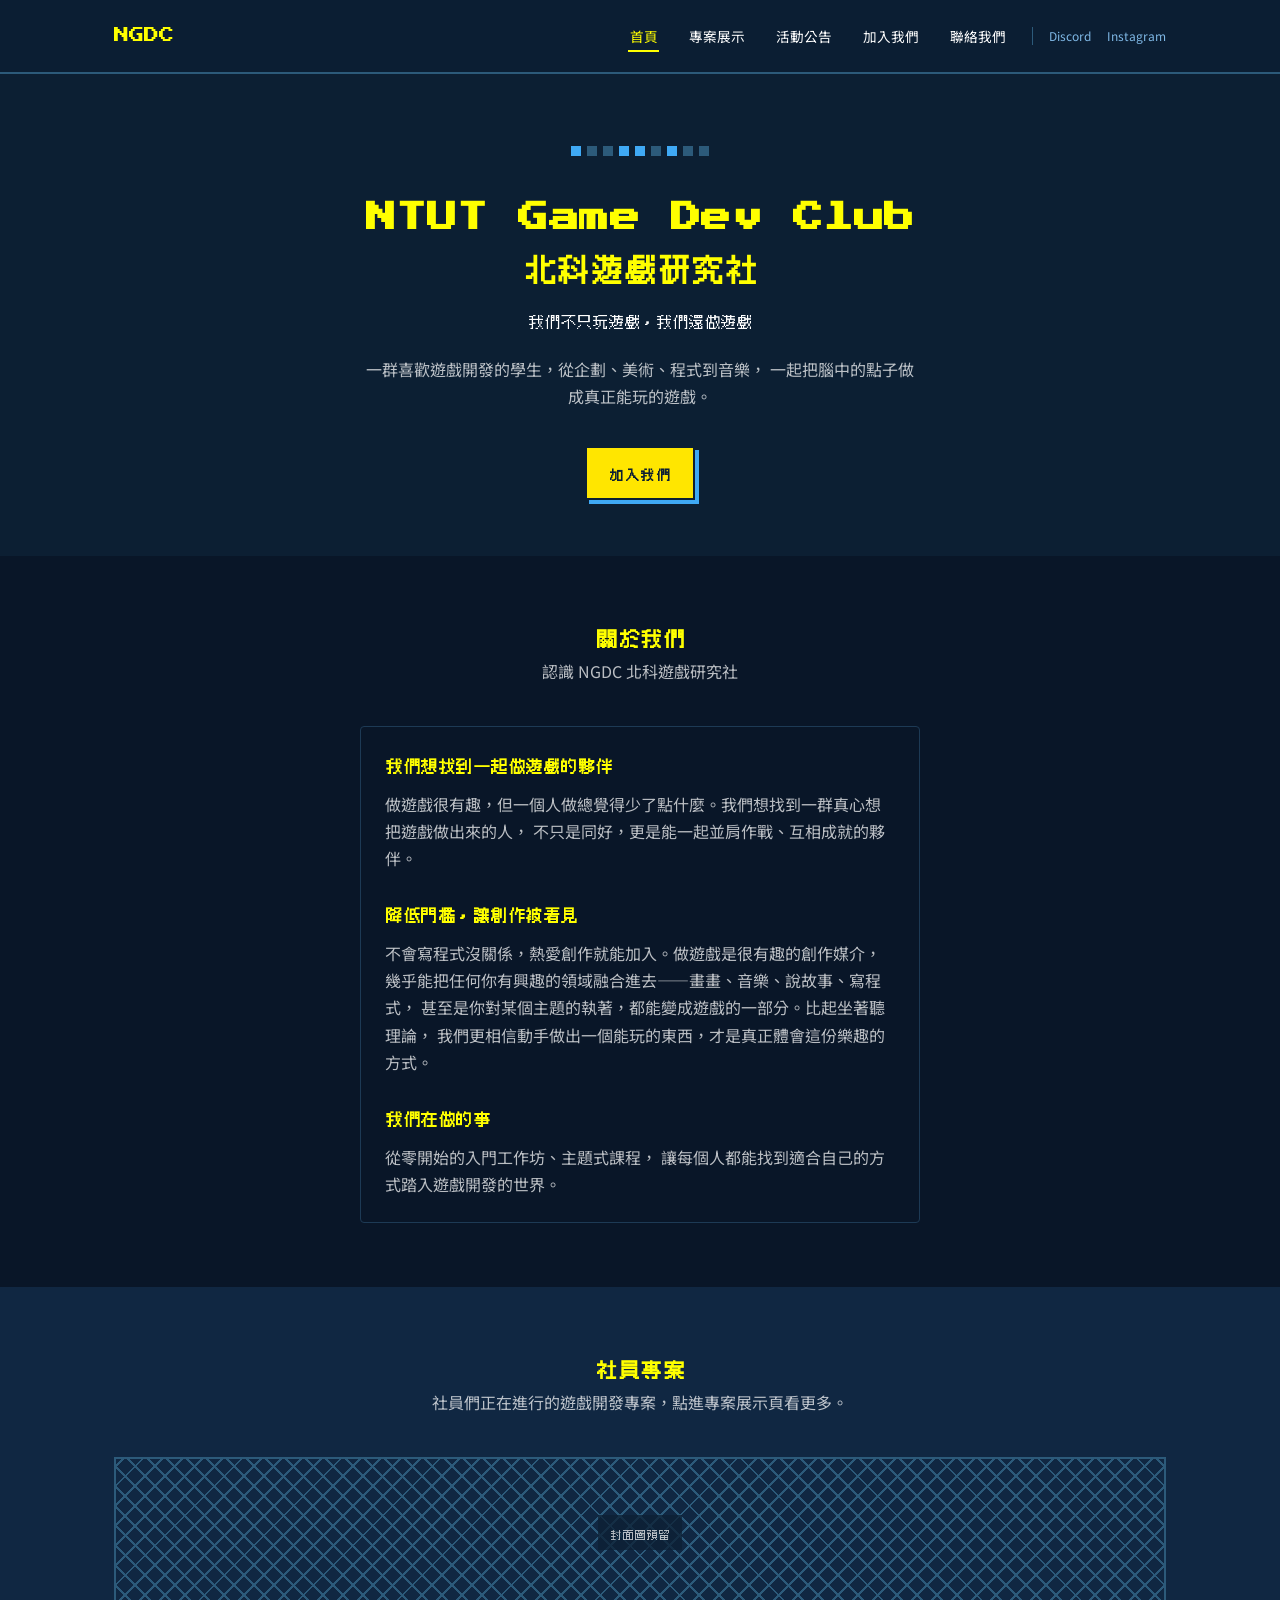
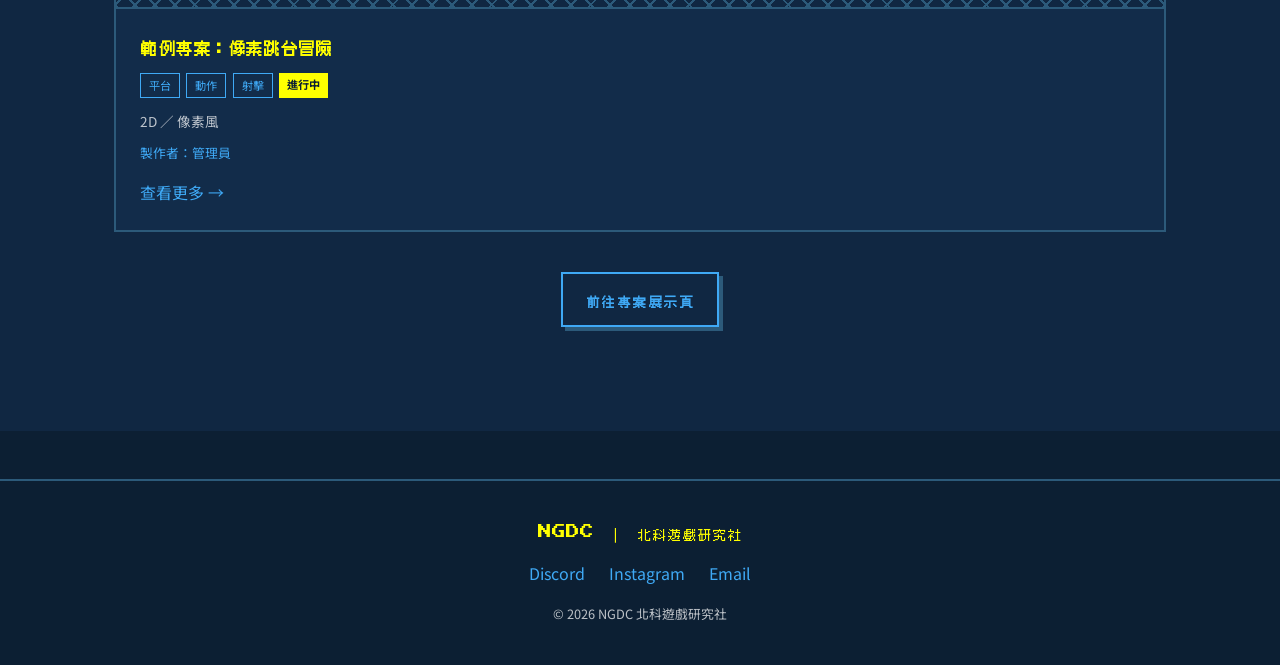
==== index.html @ 1f4dd0b0 "測試" ====
<!DOCTYPE html>
<html lang="zh-Hant">
<head>
  <meta charset="UTF-8" />
  <meta name="viewport" content="width=device-width, initial-scale=1.0" />
  <title>NTUT Game Dev Club 北科遊戲研究社</title>
  <meta name="description" content="NTUT Game Dev Club 北科遊戲研究社 — 我們不只玩遊戲，我們還會做遊戲" />
  <link rel="preconnect" href="https://fonts.googleapis.com" />
  <link rel="preconnect" href="https://fonts.gstatic.com" crossorigin />
  <link href="https://fonts.googleapis.com/css2?family=Press+Start+2P&family=Noto+Sans+TC:wght@400;500;700&display=swap" rel="stylesheet" />
  <link rel="stylesheet" href="css/style.css" />
</head>
<body>
  <header class="site-header">
    <div class="container nav-container">
      <a href="index.html" class="logo">NGDC</a>
      <button class="nav-toggle" id="navToggle" aria-label="開啟選單" aria-expanded="false">
        <span></span><span></span><span></span>
      </button>
      <div class="nav-right">
        <nav class="site-nav" id="siteNav">
          <ul class="nav-list">
            <li><a href="index.html" aria-current="page">首頁</a></li>
            <li><a href="projects.html">專案展示</a></li>
            <li><a href="events.html">活動公告</a></li>
            <li><a href="join.html">加入我們</a></li>
            <li><a href="contact.html">聯絡我們</a></li>
          </ul>
        </nav>
        <div class="nav-social">
          <span class="nav-divider" aria-hidden="true"></span>
          <!-- 之後請將下方連結換成實際的 Discord／Instagram 網址 -->
          <a href="#" class="nav-social-link">Discord</a>
          <a href="#" class="nav-social-link">Instagram</a>
        </div>
      </div>
    </div>
  </header>

  <main>
    <section class="hero">
      <div class="wave-decoration wave-decoration--left" aria-hidden="true"></div>
      <div class="wave-decoration wave-decoration--right" aria-hidden="true"></div>
      <div class="container">
        <div class="hero-pixel-row" aria-hidden="true">
          <span></span><span></span><span></span><span></span><span></span><span></span><span></span><span></span><span></span>
        </div>
        <h1 class="hero-title">NTUT Game Dev Club<br />北科遊戲研究社</h1>
        <p class="hero-tagline">我們不只玩遊戲，我們還做遊戲</p>
        <p class="hero-desc">
          一群喜歡遊戲開發的學生，從企劃、美術、程式到音樂，
          一起把腦中的點子做成真正能玩的遊戲。
        </p>
        <a href="join.html" class="btn">加入我們</a>

      </div>
    </section>
    <section class="section section-deep">
      <div class="wave-decoration wave-decoration--left" aria-hidden="true"></div>
      <div class="wave-decoration wave-decoration--right" aria-hidden="true"></div>
      <div class="container">
        <div class="section-title">
          <h2>關於我們</h2>
          <p>認識 NGDC 北科遊戲研究社</p>
        </div>

        <div class="about-panel">
          <div class="about-block">
            <h3>我們想找到一起做遊戲的夥伴</h3>
            <p>
              做遊戲很有趣，但一個人做總覺得少了點什麼。我們想找到一群真心想把遊戲做出來的人，
              不只是同好，更是能一起並肩作戰、互相成就的夥伴。
            </p>
          </div>

          <div class="about-block">
            <h3>降低門檻，讓創作被看見</h3>
            <p>
              不會寫程式沒關係，熱愛創作就能加入。做遊戲是很有趣的創作媒介，
              幾乎能把任何你有興趣的領域融合進去——畫畫、音樂、說故事、寫程式，
              甚至是你對某個主題的執著，都能變成遊戲的一部分。比起坐著聽理論，
              我們更相信動手做出一個能玩的東西，才是真正體會這份樂趣的方式。
            </p>
          </div>

          <div class="about-block">
            <h3>我們在做的事</h3>
            <p>
              從零開始的入門工作坊、主題式課程，
              讓每個人都能找到適合自己的方式踏入遊戲開發的世界。
            </p>
          </div>
        </div>
      </div>
    </section>

    <section class="section section-alt">
      <div class="wave-decoration wave-decoration--left" aria-hidden="true"></div>
      <div class="wave-decoration wave-decoration--right" aria-hidden="true"></div>
      <div class="container">
        <div class="section-title">
          <h2>社員專案</h2>
          <p>社員們正在進行的遊戲開發專案，點進專案展示頁看更多。</p>
        </div>

        <div class="featured-grid">
          <article class="project-card">
            <div class="project-thumb">
              <span>封面圖預留</span>
            </div>
            <div class="project-body">
              <h3>範例專案：像素跳台冒險</h3>
              <div class="project-meta">
                <span class="tag">平台</span>
                <span class="tag">動作</span>
                <span class="tag">射擊</span>
                <span class="badge-status status-ongoing">進行中</span>
              </div>
              <p class="project-style">2D ／ 像素風</p>
              <p class="project-team">製作者：管理員</p>
              <div class="project-links">
                <a href="projects.html">查看更多 →</a>
              </div>
            </div>
          </article>
        </div>

        <div class="section-title" style="margin-top: 2.5rem;">
          <a href="projects.html" class="btn btn-outline">前往專案展示頁</a>
        </div>
      </div>
    </section>
  </main>

  <footer class="site-footer">
    <div class="container footer-container">
      <p class="footer-logo">NGDC ｜ 北科遊戲研究社</p>
      <ul class="footer-links">
        <li><a href="contact.html#discord">Discord</a></li>
        <li><a href="contact.html#instagram">Instagram</a></li>
        <li><a href="contact.html#email">Email</a></li>
      </ul>
      <p class="footer-copy">&copy; 2026 NGDC 北科遊戲研究社</p>
    </div>
  </footer>

  <script src="js/main.js"></script>
</body>
</html>
---- css/style.css ----
/* =====================================================
   NGDC 北科遊戲研究社 — 共用樣式表
   復古電玩 / 像素風 / 8-bit 風格
   五個頁面（index / about / events / join / contact / projects）
   皆共用本檔案，請勿在各頁面內重複定義樣式。
   ===================================================== */

/* Cubic 11 — 開源繁體中文像素字型，授權 SIL OFL。
   來源：https://github.com/ACh-K/Cubic-11
   字型檔與授權條款放在 assets/fonts/，自行 host 避免外部 CDN 失效。 */
@font-face {
  font-family: "Cubic 11";
  src: url("../assets/fonts/Cubic_11.woff2") format("woff2");
  font-weight: normal;
  font-style: normal;
  font-display: swap;
}

:root {
  --color-bg: #0c1f33;
  --color-bg-deep: #091628;
  --color-bg-alt: #102742;
  --color-bg-card: #122c4a;
  --color-blue-bright: #3fa9f5;
  --color-blue-mid: #3a7fa8;
  --color-blue-dim: #2c5a7a;
  --color-blue-pale: #7fb8e6;
  --color-border-soft: #1d3a55;
  --color-yellow: #ffff00;
  --color-yellow-cta: #ffe600;
  --color-white: #ffffff;
  --color-white-dim: rgba(255, 255, 255, 0.72);
  --font-pixel: "Press Start 2P", "Cubic 11", "Noto Sans TC", monospace;
  --font-body: "Noto Sans TC", "Microsoft JhengHei", "Helvetica Neue", Arial, sans-serif;
  --container-width: 1100px;
  --header-height: 72px;
}

* {
  box-sizing: border-box;
}

html {
  scroll-behavior: smooth;
}

body {
  margin: 0;
  background-color: var(--color-bg);
  color: var(--color-white);
  font-family: var(--font-body);
  line-height: 1.7;
  font-size: 16px;
  position: relative;
  overflow-x: hidden;
}

h1, h2, h3, h4 {
  font-family: var(--font-pixel);
  color: var(--color-yellow);
  line-height: 1.5;
  margin: 0 0 1rem;
  letter-spacing: 0.5px;
}

h1 { font-size: 1.6rem; }
h2 { font-size: 1.25rem; }
h3 { font-size: 1rem; }
h4 { font-size: 0.85rem; }

p {
  color: var(--color-white-dim);
  margin: 0 0 1rem;
}

a {
  color: var(--color-blue-bright);
  text-decoration: none;
}

a:hover {
  color: var(--color-yellow);
}

ul {
  list-style: none;
  margin: 0;
  padding: 0;
}

img {
  max-width: 100%;
  display: block;
}

.container {
  width: 100%;
  max-width: var(--container-width);
  margin: 0 auto;
  padding: 0 1.5rem;
  position: relative;
  z-index: 1;
}

/* =====================================================
   兩側海浪式像素方塊裝飾
   固定式（非隨機）裝飾，只出現在頁面左右兩側留白區域。
   裝飾包在每個 section 內部（而不是整頁），跟著該 section
   自己的高度走，所以區塊與區塊交界處會自然斷開，不會變成
   貫穿全頁的一條長條。要套用裝飾的 section 必須是
   position: relative（.hero 和 .section 都已經設定好）。

   結構是「多個橫排（row）由上到下排列」，每排從頁面外側邊緣
   往中央內容方向排列方塊；每排的方塊「數量」由 js/main.js
   依正弦波計算（週期拉長、振幅縮小，做出寬緩不尖銳的海浪
   起伏），同一排內的顏色固定 4 階、由外到內依序變亮，
   跟這排總共幾顆方塊無關（最外側永遠最暗）。

   橫排與方塊本身只是 <div>，沒有任何文字或可互動內容，
   JS 只負責讀取容器高度後計算要鋪幾排、每排幾顆方塊。
   寬螢幕才有足夠留白顯示，較窄螢幕（< 1400px）直接隱藏。
   z-index 低於 .container，不會蓋到文字內容。
   ===================================================== */
.wave-decoration {
  position: absolute;
  top: 0;
  bottom: 0;
  display: flex;
  flex-direction: column;
  gap: 8px;
  padding: 36px 20px;
  z-index: 0;
  pointer-events: none;
  overflow: hidden;
}

.wave-decoration--left {
  left: 0;
}

.wave-decoration--right {
  right: 0;
}

.wave-decoration--right .wave-row {
  flex-direction: row-reverse;
}

.wave-row {
  display: flex;
  gap: 4px;
}

.wave-square {
  width: 16px;
  height: 16px;
  flex-shrink: 0;
}

@media (max-width: 1399px) {
  .wave-decoration {
    display: none;
  }
}

/* =====================================================
   頂部導覽列
   ===================================================== */
.site-header {
  position: sticky;
  top: 0;
  z-index: 50;
  background-color: rgba(12, 31, 51, 0.92);
  border-bottom: 2px solid var(--color-blue-dim);
  -webkit-backdrop-filter: blur(4px);
  backdrop-filter: blur(4px);
}

.nav-container {
  display: flex;
  align-items: center;
  justify-content: space-between;
  height: var(--header-height);
}

.logo {
  font-family: var(--font-pixel);
  font-size: 0.95rem;
  color: var(--color-yellow);
}

.logo:hover {
  color: var(--color-blue-bright);
}

.nav-toggle {
  display: none;
  flex-direction: column;
  justify-content: center;
  gap: 5px;
  width: 36px;
  height: 32px;
  background: transparent;
  border: 2px solid var(--color-blue-bright);
  cursor: pointer;
  padding: 4px;
}

.nav-toggle span {
  display: block;
  height: 2px;
  background-color: var(--color-blue-bright);
}

.site-nav .nav-list {
  display: flex;
  gap: 1.75rem;
}

.site-nav .nav-list a {
  font-size: 0.85rem;
  color: var(--color-white);
  padding: 0.25rem 0.1rem;
  border-bottom: 2px solid transparent;
}

.site-nav .nav-list a:hover,
.site-nav .nav-list a[aria-current="page"] {
  color: var(--color-yellow);
  border-bottom-color: var(--color-yellow);
}

.nav-right {
  display: flex;
  align-items: center;
  gap: 1.5rem;
}

.nav-social {
  display: flex;
  align-items: center;
  gap: 1rem;
}

.nav-divider {
  width: 1px;
  height: 18px;
  background-color: var(--color-blue-dim);
}

.nav-social-link {
  font-size: 0.75rem;
  color: var(--color-blue-pale);
}

/* =====================================================
   按鈕（像素風）
   ===================================================== */
.btn {
  display: inline-block;
  font-family: var(--font-pixel);
  font-size: 0.8rem;
  font-weight: bold;
  letter-spacing: 1.5px;
  color: var(--color-bg);
  background-color: var(--color-yellow-cta);
  border: 2px solid var(--color-bg);
  padding: 0.9rem 1.4rem;
  box-shadow: 4px 4px 0 var(--color-blue-bright);
  cursor: pointer;
  transition: transform 0.08s ease, box-shadow 0.08s ease;
}

.btn:hover {
  color: var(--color-bg);
  transform: translate(2px, 2px);
  box-shadow: 2px 2px 0 var(--color-blue-bright);
}

.btn-outline {
  background-color: transparent;
  color: var(--color-blue-bright);
  border: 2px solid var(--color-blue-bright);
  box-shadow: 4px 4px 0 var(--color-blue-dim);
}

.btn-outline:hover {
  color: var(--color-yellow);
  border-color: var(--color-yellow);
}

/* =====================================================
   Hero（首頁）
   ===================================================== */
.hero {
  position: relative;
  background-color: var(--color-bg);
  padding: 4.5rem 0 3.5rem;
  text-align: center;
}

.hero-pixel-row {
  display: flex;
  justify-content: center;
  gap: 6px;
  margin-bottom: 2.5rem;
}

.hero-pixel-row span {
  width: 10px;
  height: 10px;
  background-color: var(--color-blue-dim);
}

.hero-pixel-row span:nth-child(1),
.hero-pixel-row span:nth-child(4),
.hero-pixel-row span:nth-child(5),
.hero-pixel-row span:nth-child(7) {
  background-color: var(--color-blue-bright);
}

.hero-title {
  font-size: 1.9rem;
  margin-bottom: 1.2rem;
}

.hero-tagline {
  font-family: var(--font-pixel);
  color: var(--color-white);
  font-size: 0.95rem;
  margin-bottom: 1.5rem;
}

.hero-desc {
  max-width: 560px;
  margin: 0 auto 2.2rem;
}

/* =====================================================
   通用版面區塊
   ===================================================== */
.section {
  position: relative;
  padding: 4rem 0;
}

.section-alt {
  background-color: var(--color-bg-alt);
}

.section-deep {
  background-color: var(--color-bg-deep);
}

.section-title {
  text-align: center;
  margin-bottom: 2.5rem;
}

.section-title h2 {
  margin-bottom: 0.5rem;
}

.section-title p {
  max-width: 600px;
  margin: 0 auto;
}

/* =====================================================
   一般卡片（about / join / contact 共用）
   ===================================================== */
.card {
  background-color: var(--color-bg-card);
  border: 2px solid var(--color-blue-dim);
  padding: 1.75rem;
}

.card-grid {
  display: grid;
  grid-template-columns: repeat(auto-fit, minmax(220px, 1fr));
  gap: 1.5rem;
}

/* =====================================================
   關於我們內容卡（首頁）
   ===================================================== */
.about-panel {
  max-width: 560px;
  margin: 0 auto;
  border: 1px solid var(--color-border-soft);
  border-radius: 4px;
  padding: 24px;
  display: flex;
  flex-direction: column;
  gap: 1.75rem;
}

.about-block p {
  margin-bottom: 0;
}

/* =====================================================
   步驟流程（加入我們）
   ===================================================== */
.steps {
  display: grid;
  grid-template-columns: repeat(auto-fit, minmax(200px, 1fr));
  gap: 1.5rem;
  counter-reset: step;
}

.step {
  background-color: var(--color-bg-card);
  border: 2px solid var(--color-blue-dim);
  padding: 1.5rem;
  position: relative;
}

.step::before {
  counter-increment: step;
  content: counter(step);
  font-family: var(--font-pixel);
  color: var(--color-bg);
  background-color: var(--color-blue-bright);
  width: 32px;
  height: 32px;
  display: flex;
  align-items: center;
  justify-content: center;
  margin-bottom: 1rem;
}

/* =====================================================
   FAQ（聯絡我們）
   ===================================================== */
.faq-item {
  border-bottom: 1px solid var(--color-blue-dim);
  padding: 1.25rem 0;
}

.faq-item:first-child {
  padding-top: 0;
}

.faq-q {
  color: var(--color-yellow);
  font-family: var(--font-pixel);
  font-size: 0.8rem;
  margin-bottom: 0.6rem;
}

/* =====================================================
   聯絡資訊清單
   ===================================================== */
.contact-list {
  display: grid;
  grid-template-columns: repeat(auto-fit, minmax(220px, 1fr));
  gap: 1.5rem;
}

.contact-item {
  background-color: var(--color-bg-card);
  border: 2px solid var(--color-blue-dim);
  padding: 1.5rem;
}

.contact-item h3 {
  margin-bottom: 0.5rem;
}

/* =====================================================
   活動公告（events.html）
   ===================================================== */
.announcement-list {
  display: flex;
  flex-direction: column;
  gap: 1.25rem;
}

.announcement {
  display: flex;
  gap: 1.5rem;
  background-color: var(--color-bg-card);
  border: 2px solid var(--color-blue-dim);
  padding: 1.5rem;
}

.announcement-date {
  flex-shrink: 0;
  width: 100px;
  font-family: var(--font-pixel);
  font-size: 0.75rem;
  color: var(--color-blue-bright);
}

.announcement-body h3 {
  margin-bottom: 0.5rem;
}

.announcement.is-past {
  opacity: 0.75;
}

/* =====================================================
   專案展示（projects.html）
   ===================================================== */
.filter-bar {
  display: flex;
  flex-wrap: wrap;
  gap: 1.75rem;
  margin-bottom: 2.5rem;
  padding: 1.5rem;
  background-color: var(--color-bg-card);
  border: 2px solid var(--color-blue-dim);
}

.filter-group {
  display: flex;
  flex-direction: column;
  gap: 0.6rem;
}

.filter-group-label {
  font-family: var(--font-pixel);
  font-size: 0.7rem;
  color: var(--color-white-dim);
}

.filter-options {
  display: flex;
  flex-wrap: wrap;
  gap: 0.6rem;
}

.filter-btn {
  font-family: var(--font-body);
  font-size: 0.85rem;
  color: var(--color-white);
  background-color: transparent;
  border: 2px solid var(--color-blue-dim);
  padding: 0.45rem 0.9rem;
  cursor: pointer;
}

.filter-btn:hover {
  border-color: var(--color-blue-bright);
}

.filter-btn.is-active {
  background-color: var(--color-blue-bright);
  border-color: var(--color-blue-bright);
  color: var(--color-bg);
  font-weight: bold;
}

.project-grid {
  display: grid;
  grid-template-columns: repeat(auto-fit, minmax(280px, 1fr));
  gap: 1.75rem;
}

.project-card {
  background-color: var(--color-bg-card);
  border: 2px solid var(--color-blue-dim);
  display: flex;
  flex-direction: column;
  transition: border-color 0.15s ease, transform 0.15s ease;
}

.project-card:hover {
  border-color: var(--color-blue-bright);
  transform: translateY(-3px);
}

.project-card.is-hidden {
  display: none;
}

.project-thumb {
  height: 150px;
  background-color: var(--color-bg-alt);
  background-image:
    repeating-linear-gradient(45deg, var(--color-blue-dim) 0, var(--color-blue-dim) 2px, transparent 2px, transparent 14px),
    repeating-linear-gradient(-45deg, var(--color-blue-dim) 0, var(--color-blue-dim) 2px, transparent 2px, transparent 14px);
  display: flex;
  align-items: center;
  justify-content: center;
  border-bottom: 2px solid var(--color-blue-dim);
}

.project-thumb span {
  font-family: var(--font-pixel);
  font-size: 0.7rem;
  color: var(--color-white-dim);
  background-color: rgba(12, 31, 51, 0.75);
  padding: 0.5rem 0.75rem;
}

.project-body {
  padding: 1.5rem;
  display: flex;
  flex-direction: column;
  flex-grow: 1;
}

.project-meta {
  display: flex;
  flex-wrap: wrap;
  gap: 0.4rem;
  margin-bottom: 0.75rem;
}

.tag {
  font-size: 0.7rem;
  color: var(--color-blue-bright);
  border: 1px solid var(--color-blue-bright);
  padding: 0.15rem 0.5rem;
}

.badge-status {
  font-size: 0.7rem;
  padding: 0.15rem 0.5rem;
  font-weight: bold;
}

.badge-status.status-ongoing {
  color: var(--color-bg);
  background-color: var(--color-yellow);
}

.badge-status.status-done {
  color: var(--color-white);
  background-color: var(--color-blue-dim);
}

.project-style {
  font-size: 0.85rem;
  color: var(--color-white-dim);
  margin-bottom: 0.5rem;
}

.project-team {
  font-size: 0.8rem;
  color: var(--color-blue-bright);
  margin-bottom: 1rem;
}

.project-links {
  margin-top: auto;
  display: flex;
  gap: 1rem;
}

.no-results {
  text-align: center;
  color: var(--color-white-dim);
  padding: 3rem 0;
  display: none;
}

.no-results.is-visible {
  display: block;
}

/* =====================================================
   首頁精選專案預覽
   ===================================================== */
.featured-grid {
  display: grid;
  grid-template-columns: repeat(auto-fit, minmax(280px, 1fr));
  gap: 1.75rem;
}

/* =====================================================
   Footer
   ===================================================== */
.site-footer {
  border-top: 2px solid var(--color-blue-dim);
  padding: 2.5rem 0;
  margin-top: 3rem;
}

.footer-container {
  display: flex;
  flex-direction: column;
  align-items: center;
  gap: 1rem;
  text-align: center;
}

.footer-logo {
  font-family: var(--font-pixel);
  color: var(--color-yellow);
  font-size: 0.85rem;
  margin: 0;
}

.footer-links {
  display: flex;
  gap: 1.5rem;
}

.footer-copy {
  color: var(--color-white-dim);
  font-size: 0.8rem;
  margin: 0;
}

/* =====================================================
   響應式設計
   ===================================================== */
@media (max-width: 768px) {
  .nav-toggle {
    display: flex;
  }

  .nav-social {
    display: none;
  }

  .site-nav {
    position: absolute;
    top: var(--header-height);
    left: 0;
    right: 0;
    background-color: var(--color-bg);
    border-bottom: 2px solid var(--color-blue-dim);
    max-height: 0;
    overflow: hidden;
    transition: max-height 0.25s ease;
  }

  .site-nav.is-open {
    max-height: 360px;
  }

  .site-nav .nav-list {
    flex-direction: column;
    gap: 0;
    padding: 0.5rem 1.5rem 1.5rem;
  }

  .site-nav .nav-list a {
    display: block;
    padding: 0.75rem 0;
  }

  .hero-title {
    font-size: 1.4rem;
  }

  .announcement {
    flex-direction: column;
    gap: 0.5rem;
  }
}

@media (max-width: 480px) {
  h1 { font-size: 1.2rem; }
  .hero { padding: 3.5rem 0 3rem; }
}
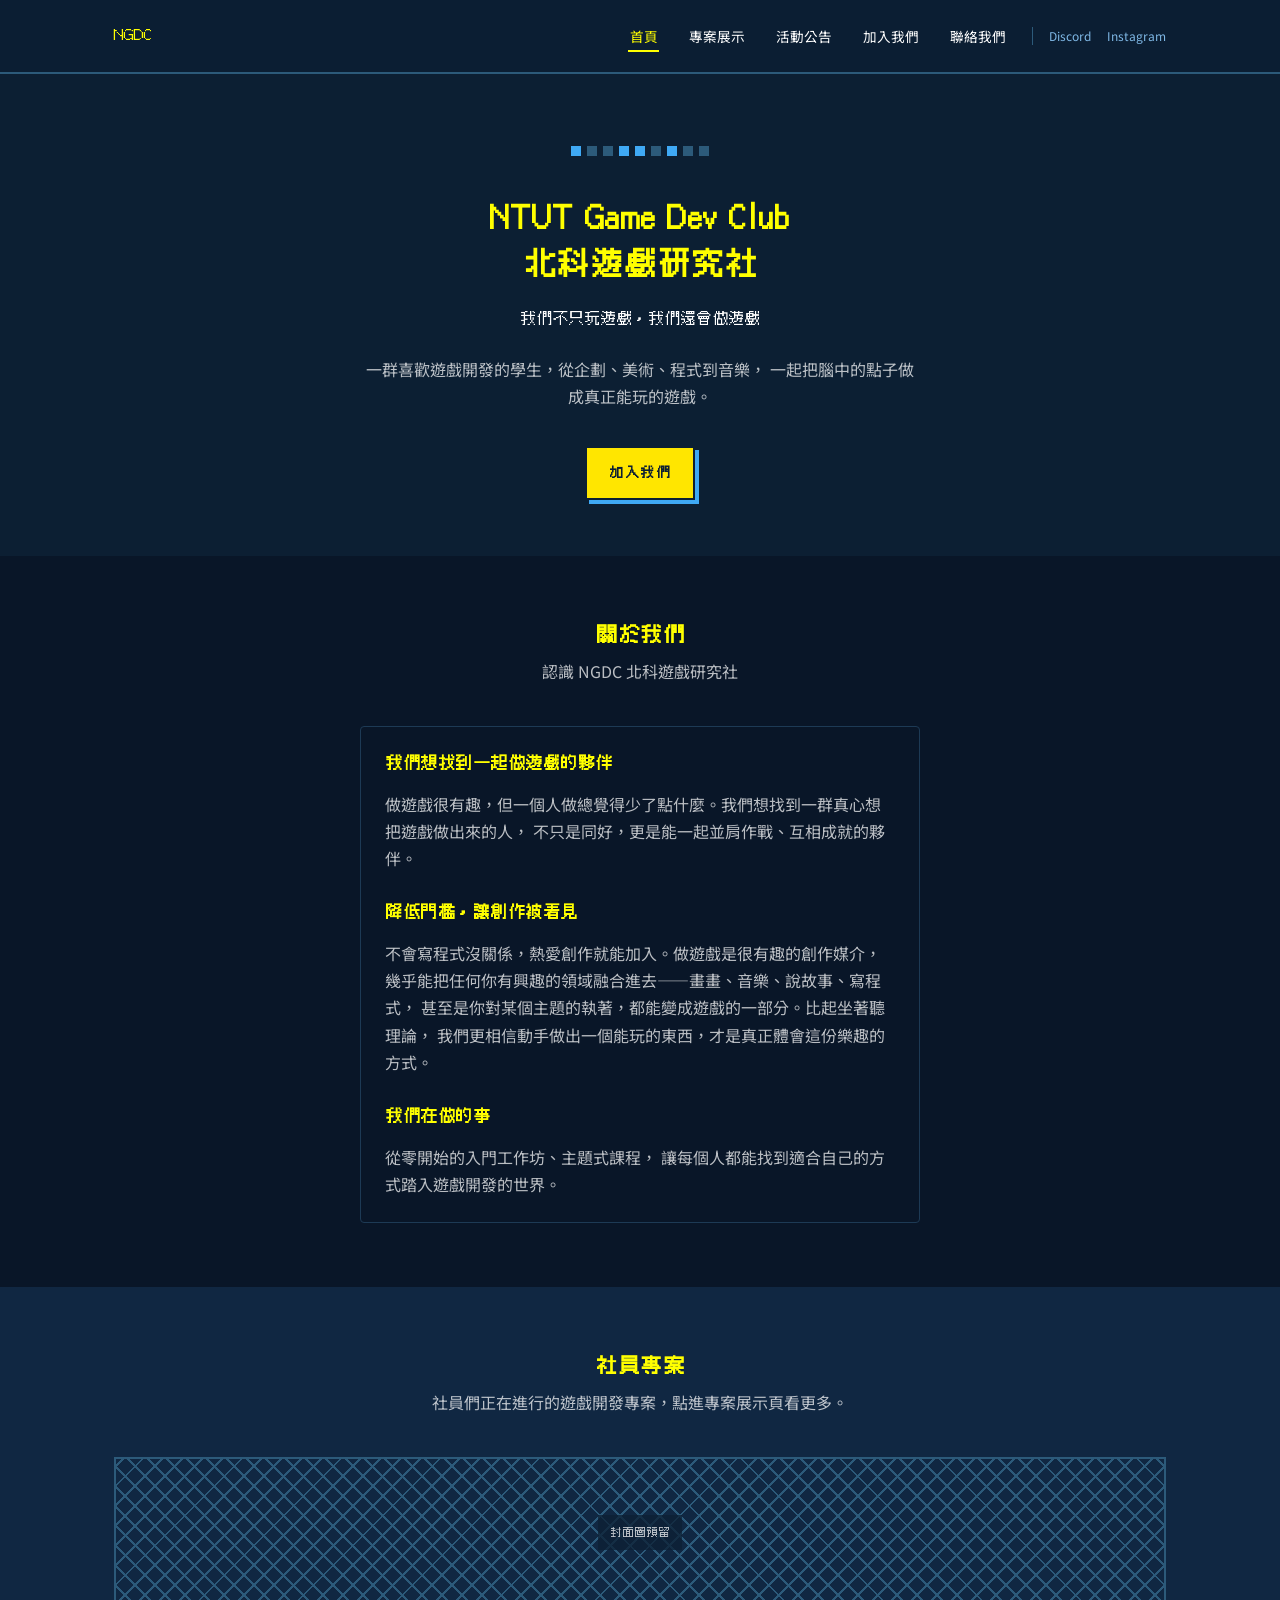
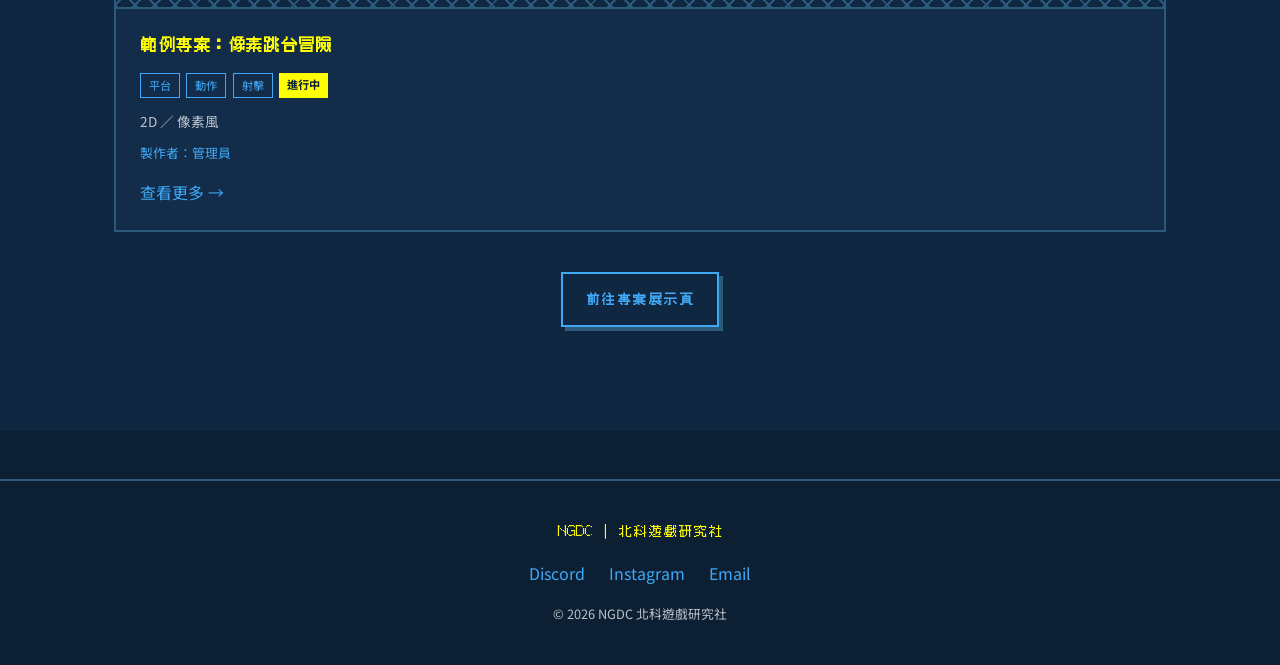
==== commit 01609210: "加入我們頁面更改" ====
--- a/index.html
+++ b/index.html
@@ -29,9 +29,8 @@
         </nav>
         <div class="nav-social">
           <span class="nav-divider" aria-hidden="true"></span>
-          <!-- 之後請將下方連結換成實際的 Discord／Instagram 網址 -->
-          <a href="#" class="nav-social-link">Discord</a>
-          <a href="#" class="nav-social-link">Instagram</a>
+          <a href="https://discord.gg/KpZhJA3yag" class="nav-social-link" target="_blank" rel="noopener">Discord</a>
+          <a href="https://instagram.com/ntut_game_design" class="nav-social-link" target="_blank" rel="noopener">Instagram</a>
         </div>
       </div>
     </div>
@@ -46,7 +45,7 @@
           <span></span><span></span><span></span><span></span><span></span><span></span><span></span><span></span><span></span>
         </div>
         <h1 class="hero-title">NTUT Game Dev Club<br />北科遊戲研究社</h1>
-        <p class="hero-tagline">我們不只玩遊戲，我們還做遊戲</p>
+        <p class="hero-tagline">我們不只玩遊戲，我們還會做遊戲</p>
         <p class="hero-desc">
           一群喜歡遊戲開發的學生，從企劃、美術、程式到音樂，
           一起把腦中的點子做成真正能玩的遊戲。
--- a/css/style.css
+++ b/css/style.css
@@ -30,7 +30,7 @@
   --color-yellow-cta: #ffe600;
   --color-white: #ffffff;
   --color-white-dim: rgba(255, 255, 255, 0.72);
-  --font-pixel: "Press Start 2P", "Cubic 11", "Noto Sans TC", monospace;
+  --font-pixel: "Cubic 11", "Noto Sans TC", monospace;
   --font-body: "Noto Sans TC", "Microsoft JhengHei", "Helvetica Neue", Arial, sans-serif;
   --container-width: 1100px;
   --header-height: 72px;
@@ -289,6 +289,19 @@
   border-color: var(--color-yellow);
 }
 
+.btn-outline-yellow {
+  background-color: transparent;
+  color: var(--color-yellow-cta);
+  border: 2px solid var(--color-yellow-cta);
+  box-shadow: 4px 4px 0 var(--color-blue-dim);
+}
+
+.btn-outline-yellow:hover {
+  color: var(--color-yellow);
+  border-color: var(--color-yellow);
+  box-shadow: 2px 2px 0 var(--color-blue-dim);
+}
+
 /* =====================================================
    Hero（首頁）
    ===================================================== */
@@ -428,6 +441,55 @@
   align-items: center;
   justify-content: center;
   margin-bottom: 1rem;
+}
+
+/* =====================================================
+   期許清單 / CTA 群組（加入我們）
+   ===================================================== */
+.join-tagline {
+  font-size: 1.05rem;
+  max-width: 640px;
+  margin: 0 auto;
+}
+
+.perk-list {
+  max-width: 680px;
+  margin: 0 auto 1.5rem;
+  display: flex;
+  flex-direction: column;
+  gap: 1.25rem;
+}
+
+.perk-list li {
+  color: var(--color-white-dim);
+  padding-left: 1.75rem;
+  position: relative;
+  line-height: 1.7;
+}
+
+.perk-list li::before {
+  content: "";
+  position: absolute;
+  left: 0;
+  top: 0.45em;
+  width: 10px;
+  height: 10px;
+  background-color: var(--color-blue-bright);
+}
+
+.perk-note {
+  max-width: 680px;
+  margin: 0 auto;
+  text-align: center;
+  color: var(--color-blue-pale);
+  font-style: italic;
+}
+
+.cta-group {
+  display: flex;
+  flex-wrap: wrap;
+  justify-content: center;
+  gap: 1.5rem;
 }
 
 /* =====================================================
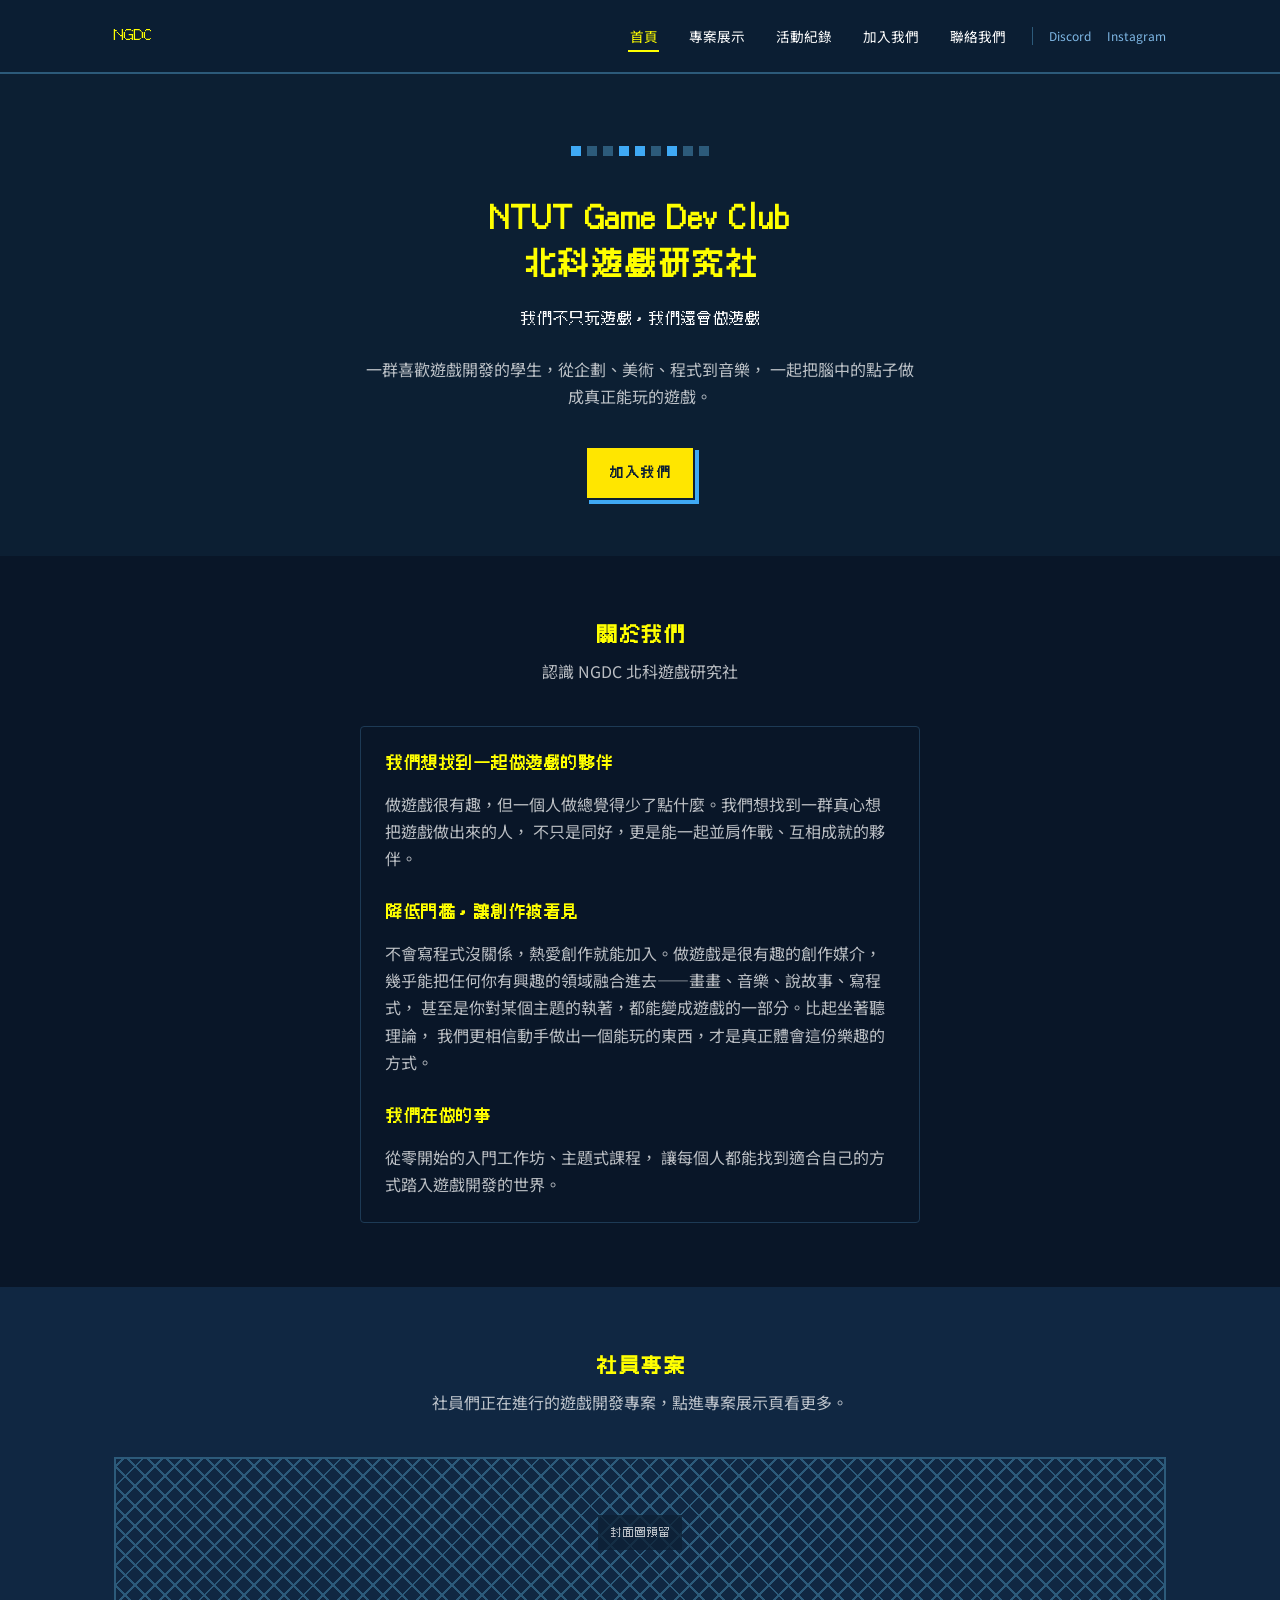
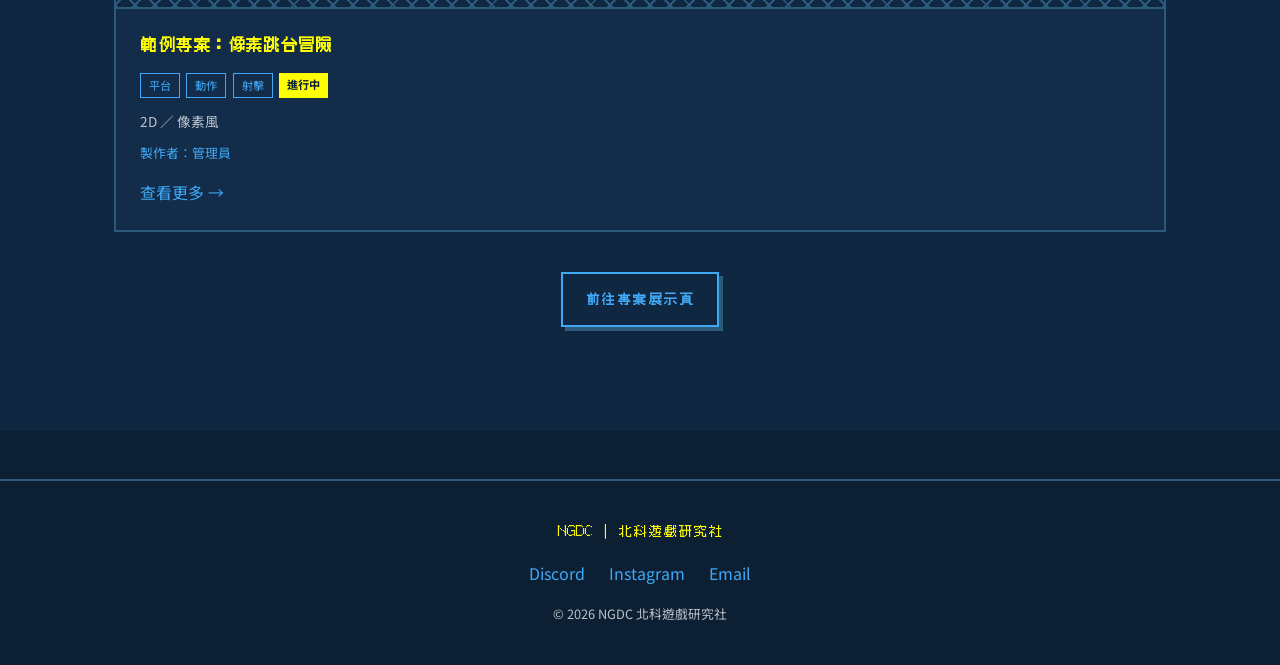
==== commit 232d6680: "活動紀錄頁面更改" ====
--- a/index.html
+++ b/index.html
@@ -22,7 +22,7 @@
           <ul class="nav-list">
             <li><a href="index.html" aria-current="page">首頁</a></li>
             <li><a href="projects.html">專案展示</a></li>
-            <li><a href="events.html">活動公告</a></li>
+            <li><a href="events.html">活動紀錄</a></li>
             <li><a href="join.html">加入我們</a></li>
             <li><a href="contact.html">聯絡我們</a></li>
           </ul>
--- a/css/style.css
+++ b/css/style.css
@@ -531,8 +531,67 @@
 }
 
 /* =====================================================
-   活動公告（events.html）
-   ===================================================== */
+   活動紀錄（events.html）
+   ===================================================== */
+.notice-card {
+  display: flex;
+  align-items: center;
+  gap: 1.5rem;
+  flex-wrap: wrap;
+  background-color: var(--color-bg-card);
+  border: 1px solid var(--color-blue-dim);
+  padding: 1.25rem 1.5rem;
+  margin-bottom: 2.5rem;
+}
+
+.notice-card p {
+  margin: 0;
+  flex: 1;
+  min-width: 180px;
+}
+
+.notice-btn {
+  flex-shrink: 0;
+  font-family: var(--font-pixel);
+  font-size: 0.7rem;
+  color: var(--color-blue-bright);
+  border: 1px solid var(--color-blue-bright);
+  padding: 0.5rem 0.85rem;
+  white-space: nowrap;
+}
+
+.notice-btn:hover {
+  color: var(--color-yellow);
+  border-color: var(--color-yellow);
+}
+
+.event-semester {
+  font-family: var(--font-pixel);
+  font-size: 0.75rem;
+  color: var(--color-blue-pale);
+  margin: 0 0 1rem;
+  padding-bottom: 0.75rem;
+  border-bottom: 1px solid var(--color-border-soft);
+}
+
+.event-meta {
+  font-size: 0.8rem;
+  color: var(--color-blue-pale);
+  margin-bottom: 0.75rem;
+}
+
+.event-link {
+  display: inline-block;
+  margin-top: 0.75rem;
+  font-size: 0.85rem;
+  color: var(--color-blue-bright);
+}
+
+.event-link:hover {
+  color: var(--color-yellow);
+}
+
+
 .announcement-list {
   display: flex;
   flex-direction: column;
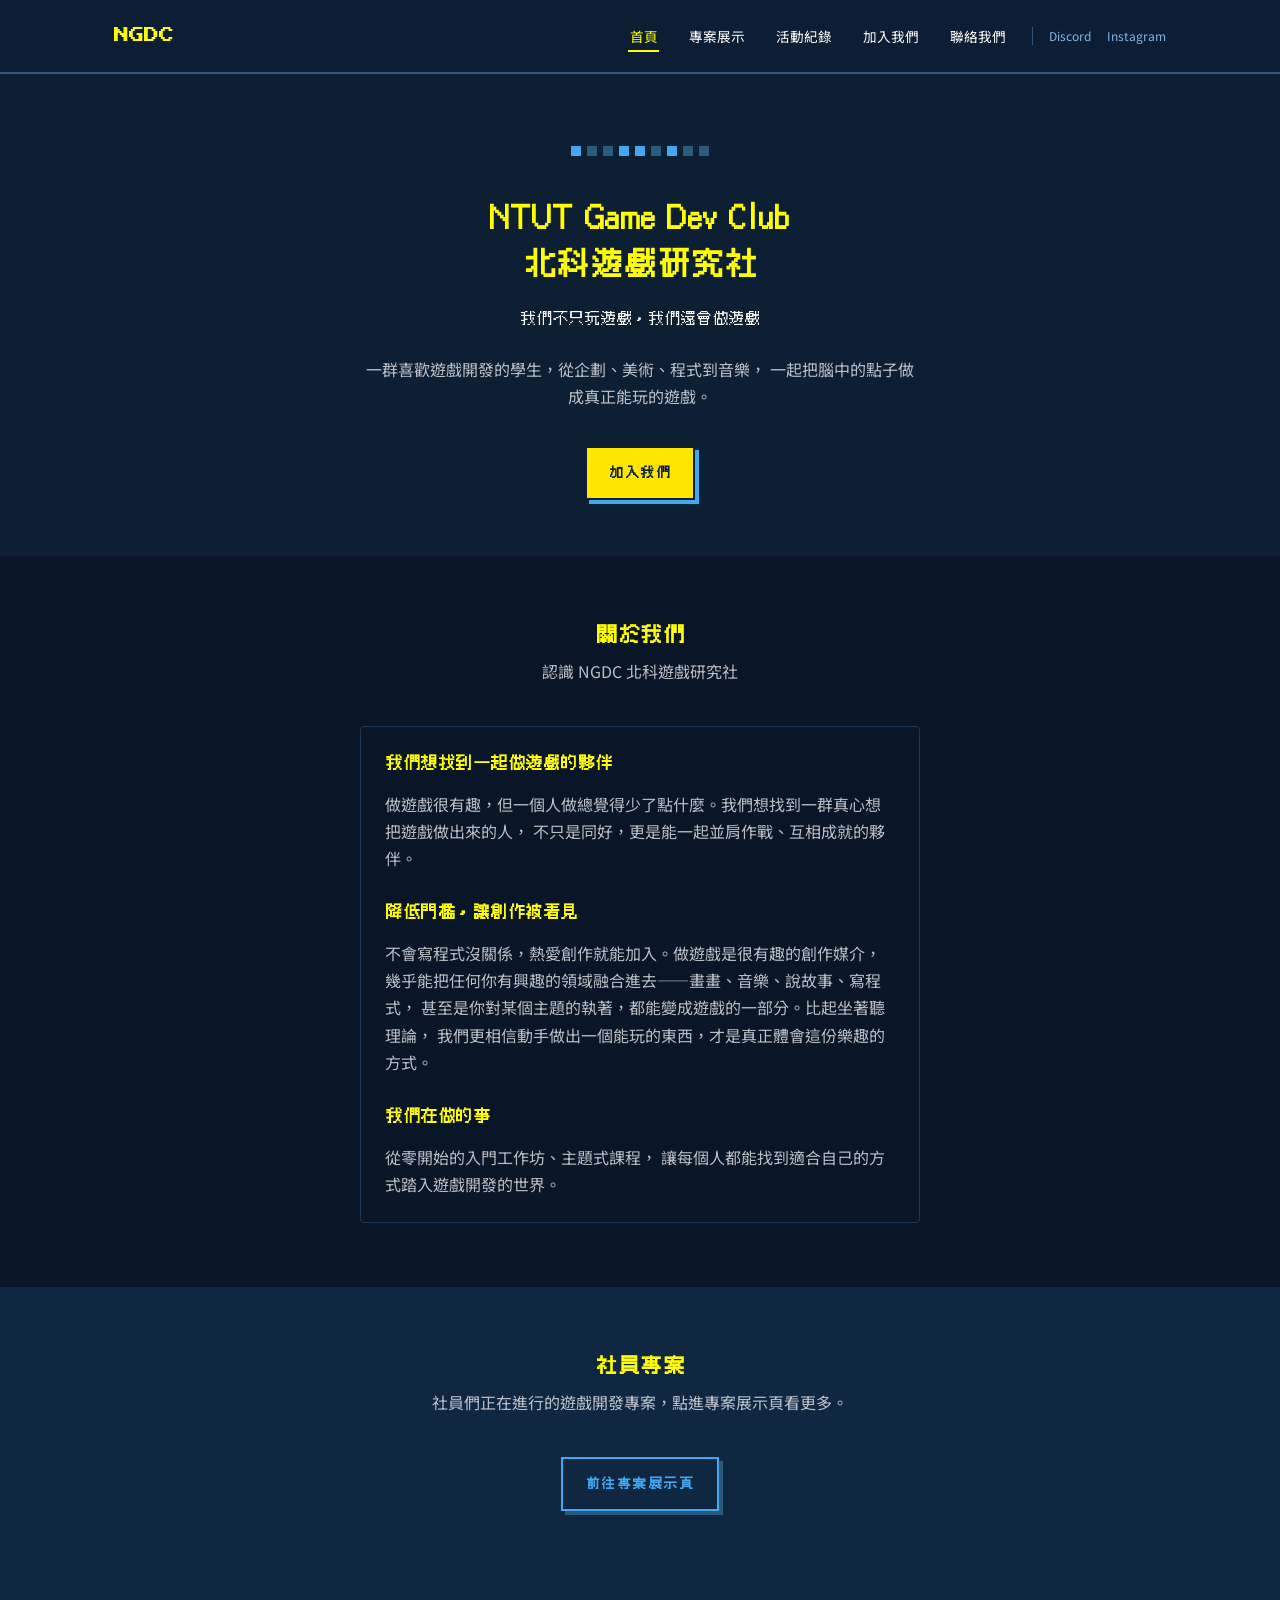
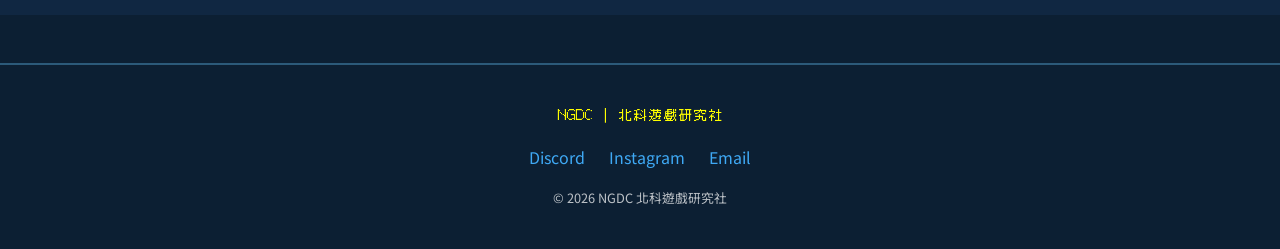
==== commit 36d0180d: "專案展示頁面修改" ====
--- a/index.html
+++ b/index.html
@@ -102,29 +102,7 @@
           <p>社員們正在進行的遊戲開發專案，點進專案展示頁看更多。</p>
         </div>
 
-        <div class="featured-grid">
-          <article class="project-card">
-            <div class="project-thumb">
-              <span>封面圖預留</span>
-            </div>
-            <div class="project-body">
-              <h3>範例專案：像素跳台冒險</h3>
-              <div class="project-meta">
-                <span class="tag">平台</span>
-                <span class="tag">動作</span>
-                <span class="tag">射擊</span>
-                <span class="badge-status status-ongoing">進行中</span>
-              </div>
-              <p class="project-style">2D ／ 像素風</p>
-              <p class="project-team">製作者：管理員</p>
-              <div class="project-links">
-                <a href="projects.html">查看更多 →</a>
-              </div>
-            </div>
-          </article>
-        </div>
-
-        <div class="section-title" style="margin-top: 2.5rem;">
+        <div class="section-title">
           <a href="projects.html" class="btn btn-outline">前往專案展示頁</a>
         </div>
       </div>
--- a/css/style.css
+++ b/css/style.css
@@ -184,7 +184,7 @@
 }
 
 .logo {
-  font-family: var(--font-pixel);
+  font-family: "Press Start 2P", monospace;
   font-size: 0.95rem;
   color: var(--color-yellow);
 }
@@ -432,7 +432,7 @@
 .step::before {
   counter-increment: step;
   content: counter(step);
-  font-family: var(--font-pixel);
+  font-family: "Press Start 2P", monospace;
   color: var(--color-bg);
   background-color: var(--color-blue-bright);
   width: 32px;
@@ -676,7 +676,7 @@
 
 .project-grid {
   display: grid;
-  grid-template-columns: repeat(auto-fit, minmax(280px, 1fr));
+  grid-template-columns: 1fr;
   gap: 1.75rem;
 }
 
@@ -684,7 +684,7 @@
   background-color: var(--color-bg-card);
   border: 2px solid var(--color-blue-dim);
   display: flex;
-  flex-direction: column;
+  flex-direction: row;
   transition: border-color 0.15s ease, transform 0.15s ease;
 }
 
@@ -698,7 +698,7 @@
 }
 
 .project-thumb {
-  height: 150px;
+  flex: 0 0 42%;
   background-color: var(--color-bg-alt);
   background-image:
     repeating-linear-gradient(45deg, var(--color-blue-dim) 0, var(--color-blue-dim) 2px, transparent 2px, transparent 14px),
@@ -706,7 +706,15 @@
   display: flex;
   align-items: center;
   justify-content: center;
-  border-bottom: 2px solid var(--color-blue-dim);
+  border-right: 2px solid var(--color-blue-dim);
+  overflow: hidden;
+}
+
+.project-thumb img {
+  width: 100%;
+  height: 100%;
+  object-fit: cover;
+  display: block;
 }
 
 .project-thumb span {
@@ -736,6 +744,11 @@
   color: var(--color-blue-bright);
   border: 1px solid var(--color-blue-bright);
   padding: 0.15rem 0.5rem;
+}
+
+.tag--workshop {
+  color: var(--color-yellow-cta);
+  border-color: var(--color-yellow-cta);
 }
 
 .badge-status {
@@ -874,6 +887,17 @@
     flex-direction: column;
     gap: 0.5rem;
   }
+
+  .project-card {
+    flex-direction: column;
+  }
+
+  .project-thumb {
+    flex: none;
+    aspect-ratio: 16 / 9;
+    border-right: none;
+    border-bottom: 2px solid var(--color-blue-dim);
+  }
 }
 
 @media (max-width: 480px) {
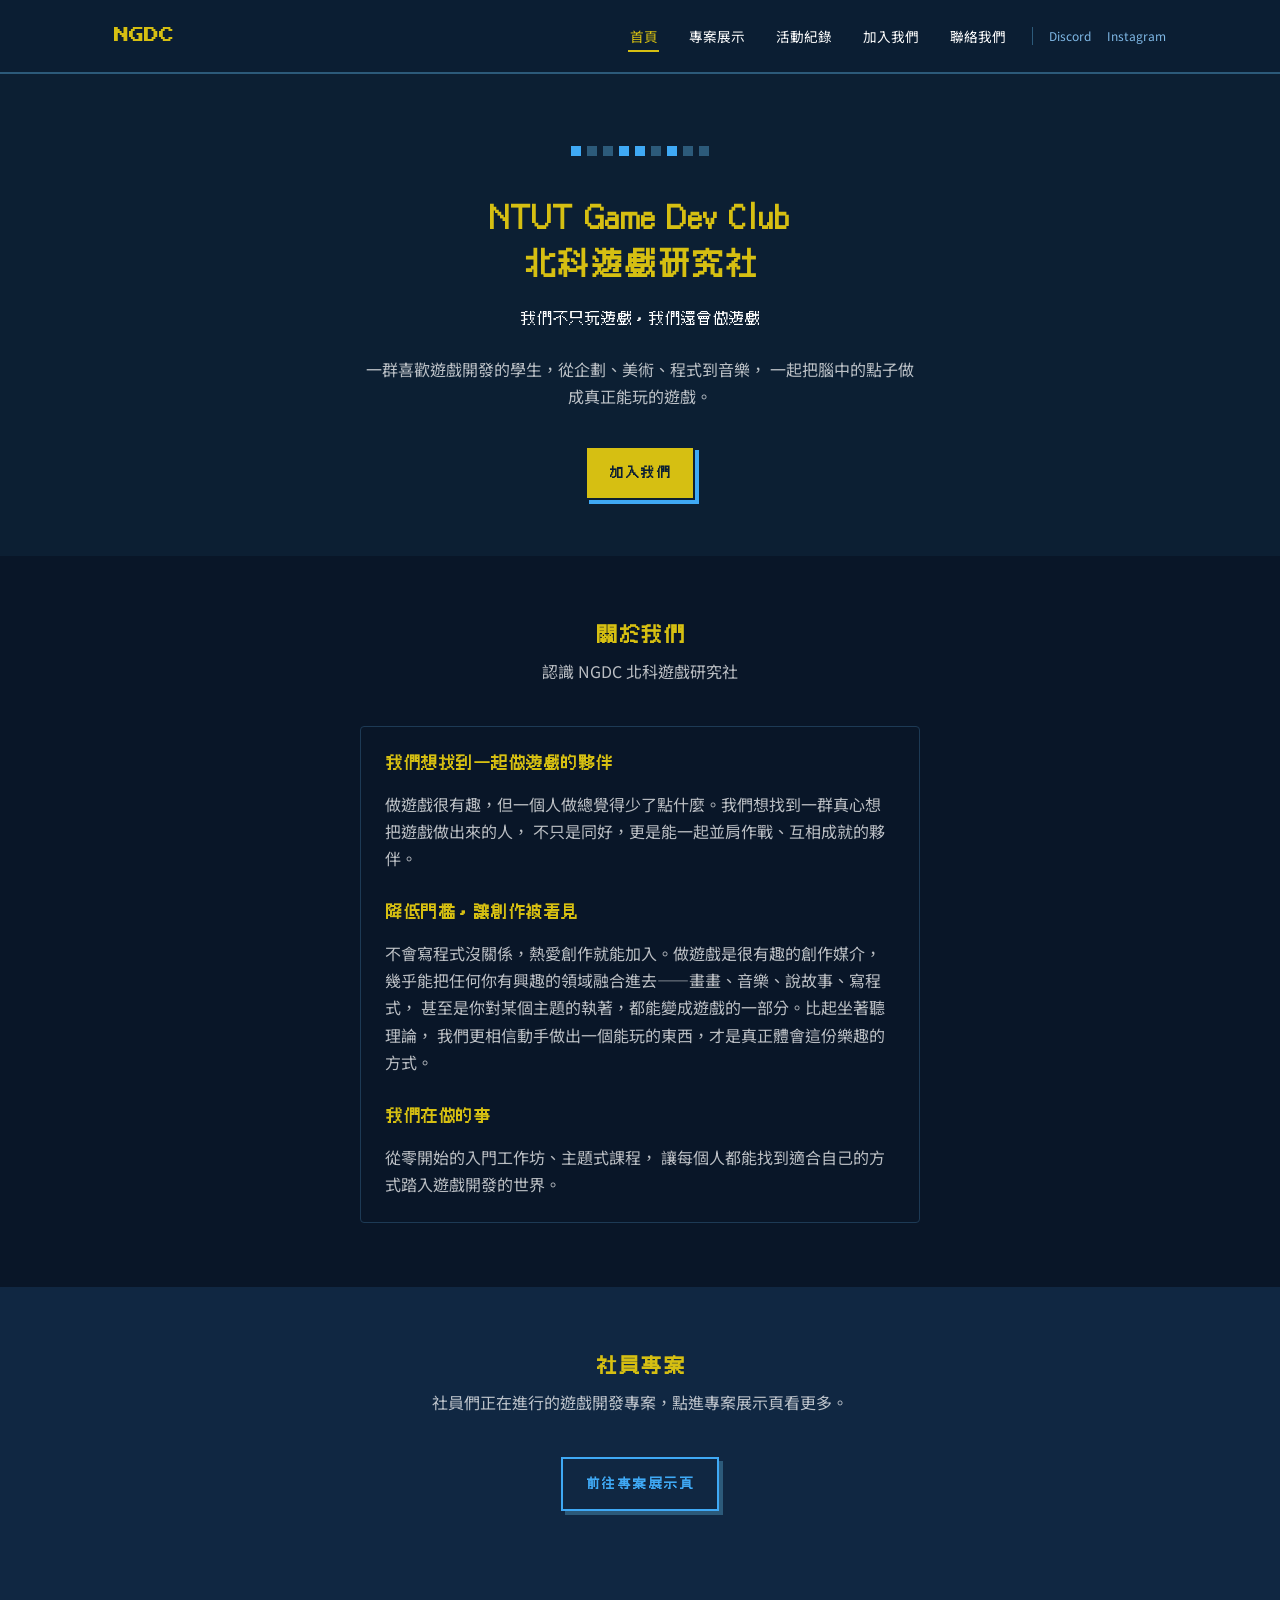
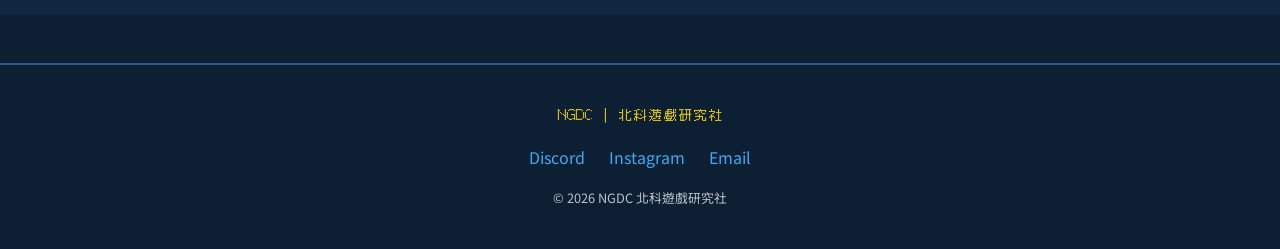
==== commit 68111d92: "新增 SEO 優化：meta description、Open Graph、Twitter Card、結構化資料 各頁面補上獨立的 meta description、Open Graph 與 Twit" ====
--- a/index.html
+++ b/index.html
@@ -4,11 +4,42 @@
   <meta charset="UTF-8" />
   <meta name="viewport" content="width=device-width, initial-scale=1.0" />
   <title>NTUT Game Dev Club 北科遊戲研究社</title>
-  <meta name="description" content="NTUT Game Dev Club 北科遊戲研究社 — 我們不只玩遊戲，我們還會做遊戲" />
+  <meta name="description" content="NGDC 北科遊戲研究社（NTUT Game Dev Club）是國立臺北科技大學的學生遊戲開發社團，集結企劃、美術、程式與音樂愛好者，從零開始一起把腦中的點子做成真正能玩的遊戲。不需要任何經驗，只要喜歡遊戲開發，都歡迎北科學生加入這個社團一起創作。" />
+  <link rel="canonical" href="https://gd.ntut.club/index.html" />
+
+  <!-- Open Graph -->
+  <meta property="og:site_name" content="NGDC 北科遊戲研究社" />
+  <meta property="og:type" content="website" />
+  <meta property="og:title" content="NTUT Game Dev Club 北科遊戲研究社" />
+  <meta property="og:description" content="我們不只玩遊戲，我們還會做遊戲——國立臺北科技大學的學生遊戲開發社團，集結企劃、美術、程式與音樂愛好者，一起把點子做成真正能玩的遊戲。" />
+  <meta property="og:image" content="https://gd.ntut.club/assets/images/og-image.jpg" />
+  <meta property="og:url" content="https://gd.ntut.club/index.html" />
+
+  <!-- Twitter Card -->
+  <meta name="twitter:card" content="summary_large_image" />
+  <meta name="twitter:title" content="NTUT Game Dev Club 北科遊戲研究社" />
+  <meta name="twitter:description" content="我們不只玩遊戲，我們還會做遊戲——國立臺北科技大學的學生遊戲開發社團，集結企劃、美術、程式與音樂愛好者，一起把點子做成真正能玩的遊戲。" />
+  <meta name="twitter:image" content="https://gd.ntut.club/assets/images/og-image.jpg" />
+
   <link rel="preconnect" href="https://fonts.googleapis.com" />
   <link rel="preconnect" href="https://fonts.gstatic.com" crossorigin />
   <link href="https://fonts.googleapis.com/css2?family=Press+Start+2P&family=Noto+Sans+TC:wght@400;500;700&display=swap" rel="stylesheet" />
   <link rel="stylesheet" href="css/style.css" />
+
+  <script type="application/ld+json">
+  {
+    "@context": "https://schema.org",
+    "@type": "Organization",
+    "name": "NGDC 北科遊戲研究社",
+    "alternateName": "NTUT Game Dev Club",
+    "url": "https://gd.ntut.club/",
+    "logo": "https://gd.ntut.club/assets/images/og-image.jpg",
+    "sameAs": [
+      "https://discord.gg/KpZhJA3yag",
+      "https://instagram.com/ntut_game_design"
+    ]
+  }
+  </script>
 </head>
 <body>
   <header class="site-header">
--- a/css/style.css
+++ b/css/style.css
@@ -26,8 +26,8 @@
   --color-blue-dim: #2c5a7a;
   --color-blue-pale: #7fb8e6;
   --color-border-soft: #1d3a55;
-  --color-yellow: #ffff00;
-  --color-yellow-cta: #ffe600;
+  --color-yellow: #d6bf12;
+  --color-yellow-cta: #d6bf12;
   --color-white: #ffffff;
   --color-white-dim: rgba(255, 255, 255, 0.72);
   --font-pixel: "Cubic 11", "Noto Sans TC", monospace;
@@ -291,8 +291,8 @@
 
 .btn-outline-yellow {
   background-color: transparent;
-  color: var(--color-yellow-cta);
-  border: 2px solid var(--color-yellow-cta);
+  color: var(--color-yellow);
+  border: 2px solid var(--color-yellow);
   box-shadow: 4px 4px 0 var(--color-blue-dim);
 }
 
@@ -747,8 +747,8 @@
 }
 
 .tag--workshop {
-  color: var(--color-yellow-cta);
-  border-color: var(--color-yellow-cta);
+  color: var(--color-yellow);
+  border-color: var(--color-yellow);
 }
 
 .badge-status {
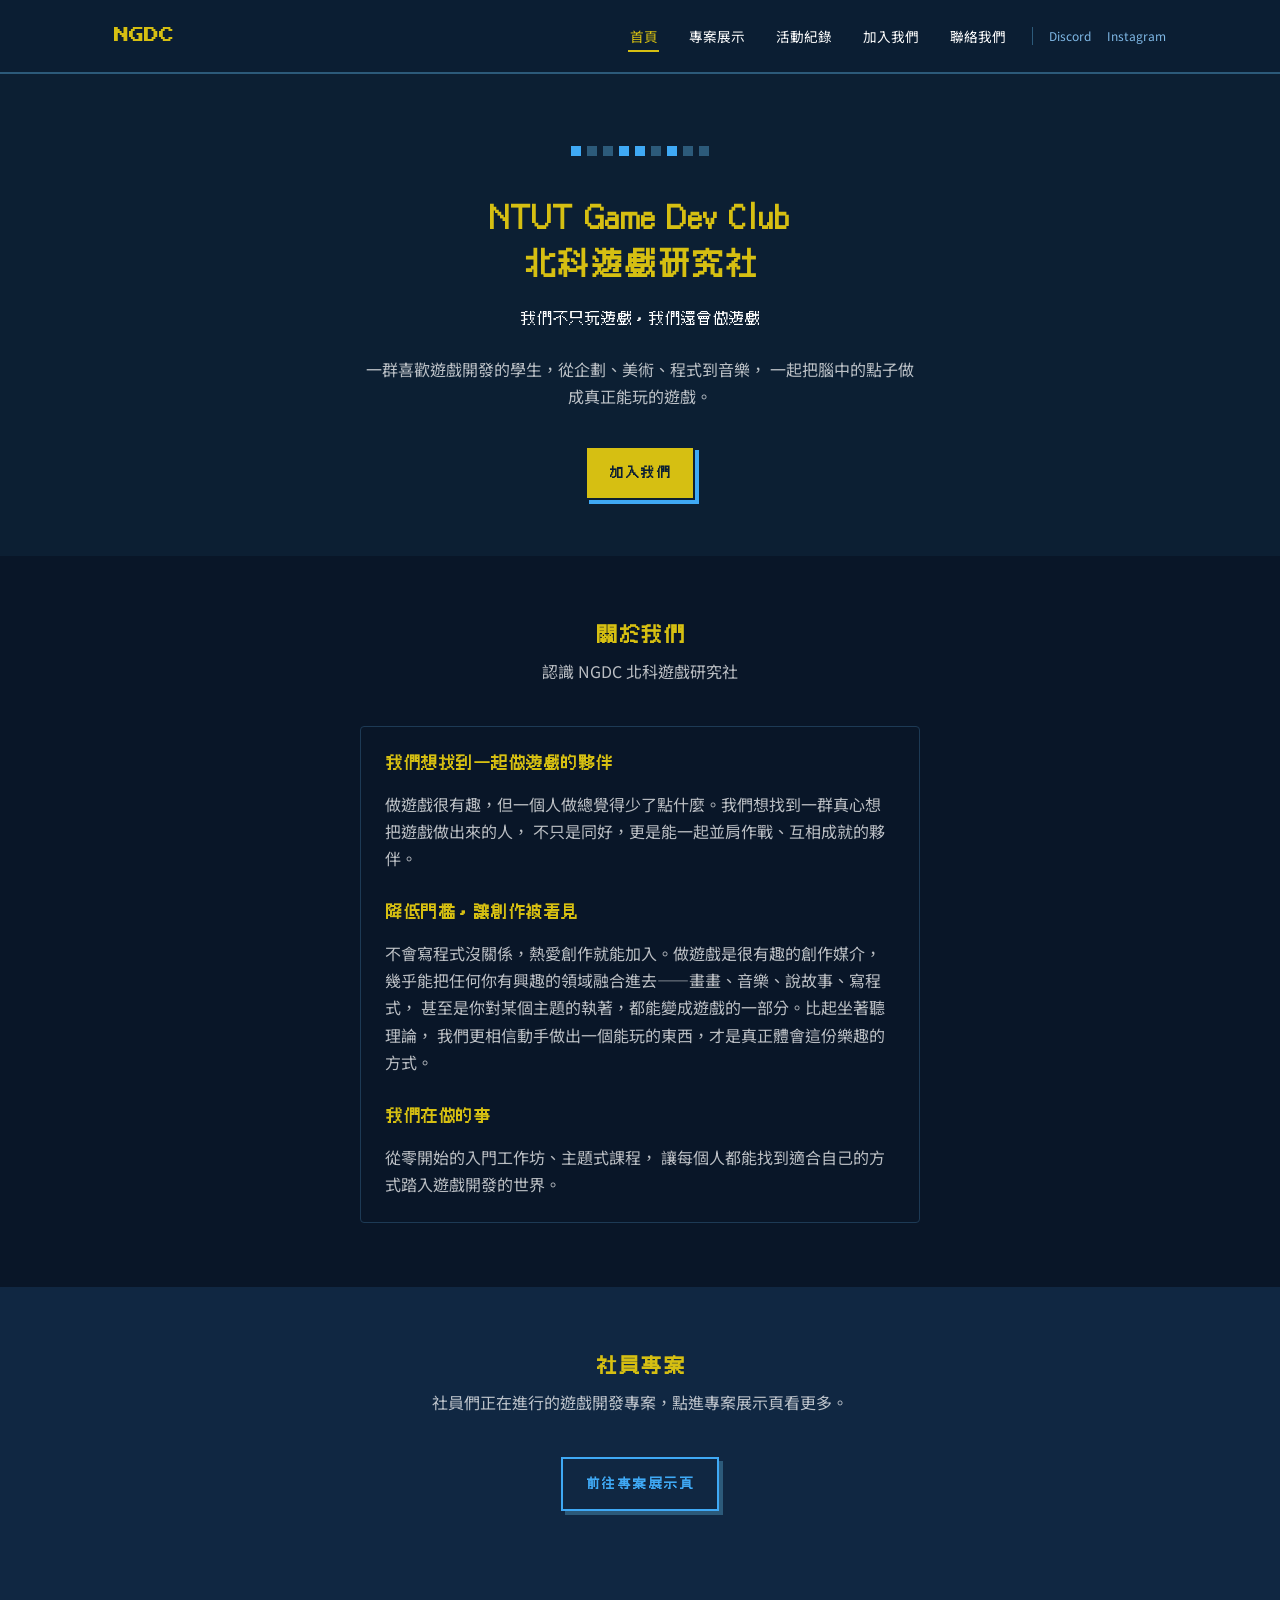
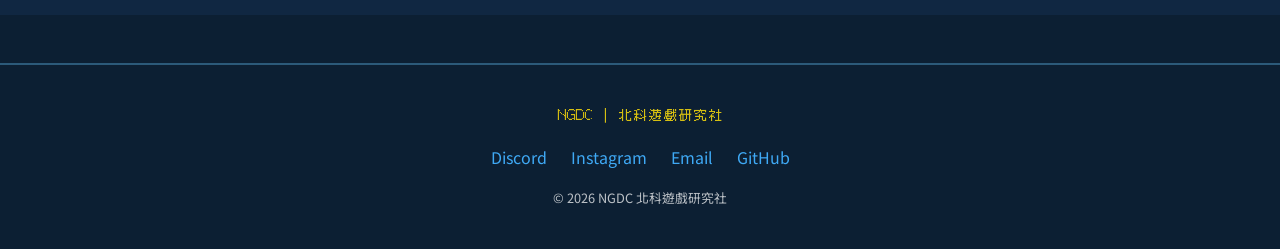
==== commit c0dcf164: "更新社費、社課資訊與活動紀錄，新增社團 GitHub 連結 - 加入我們：社費改為每學期 NT$200，遊戲展福利移除優惠字樣 - 聯絡我們：補上社課時間地點、新增旁聽 FAQ、GitHub 區塊，修" ====
--- a/index.html
+++ b/index.html
@@ -12,14 +12,14 @@
   <meta property="og:type" content="website" />
   <meta property="og:title" content="NTUT Game Dev Club 北科遊戲研究社" />
   <meta property="og:description" content="我們不只玩遊戲，我們還會做遊戲——國立臺北科技大學的學生遊戲開發社團，集結企劃、美術、程式與音樂愛好者，一起把點子做成真正能玩的遊戲。" />
-  <meta property="og:image" content="https://gd.ntut.club/assets/images/og-image.jpg" />
+  <meta property="og:image" content="https://gd.ntut.club/assets/images/og-image.png" />
   <meta property="og:url" content="https://gd.ntut.club/index.html" />
 
   <!-- Twitter Card -->
   <meta name="twitter:card" content="summary_large_image" />
   <meta name="twitter:title" content="NTUT Game Dev Club 北科遊戲研究社" />
   <meta name="twitter:description" content="我們不只玩遊戲，我們還會做遊戲——國立臺北科技大學的學生遊戲開發社團，集結企劃、美術、程式與音樂愛好者，一起把點子做成真正能玩的遊戲。" />
-  <meta name="twitter:image" content="https://gd.ntut.club/assets/images/og-image.jpg" />
+  <meta name="twitter:image" content="https://gd.ntut.club/assets/images/og-image.png" />
 
   <link rel="preconnect" href="https://fonts.googleapis.com" />
   <link rel="preconnect" href="https://fonts.gstatic.com" crossorigin />
@@ -33,10 +33,11 @@
     "name": "NGDC 北科遊戲研究社",
     "alternateName": "NTUT Game Dev Club",
     "url": "https://gd.ntut.club/",
-    "logo": "https://gd.ntut.club/assets/images/og-image.jpg",
+    "logo": "https://gd.ntut.club/assets/images/og-image.png",
     "sameAs": [
       "https://discord.gg/KpZhJA3yag",
-      "https://instagram.com/ntut_game_design"
+      "https://instagram.com/ntut_game_design",
+      "https://github.com/NTUT-NGDC"
     ]
   }
   </script>
@@ -147,6 +148,7 @@
         <li><a href="contact.html#discord">Discord</a></li>
         <li><a href="contact.html#instagram">Instagram</a></li>
         <li><a href="contact.html#email">Email</a></li>
+        <li><a href="contact.html#github">GitHub</a></li>
       </ul>
       <p class="footer-copy">&copy; 2026 NGDC 北科遊戲研究社</p>
     </div>
--- a/css/style.css
+++ b/css/style.css
@@ -530,6 +530,11 @@
   margin-bottom: 0.5rem;
 }
 
+/* 長字串（如 Email）沒有空格可斷行，避免撐出卡片 */
+.contact-item p {
+  overflow-wrap: anywhere;
+}
+
 /* =====================================================
    活動紀錄（events.html）
    ===================================================== */
@@ -570,8 +575,13 @@
   font-size: 0.75rem;
   color: var(--color-blue-pale);
   margin: 0 0 1rem;
-  padding-bottom: 0.75rem;
-  border-bottom: 1px solid var(--color-border-soft);
+}
+
+/* 學期之間的分隔線：畫在後面學期的標題上方 */
+.announcement-list + .event-semester {
+  margin-top: 3rem;
+  padding-top: 1.5rem;
+  border-top: 1px solid var(--color-border-soft);
 }
 
 .event-meta {
@@ -751,6 +761,11 @@
   border-color: var(--color-yellow);
 }
 
+.tag--jam {
+  color: var(--color-blue-pale);
+  border-color: var(--color-blue-pale);
+}
+
 .badge-status {
   font-size: 0.7rem;
   padding: 0.15rem 0.5rem;
@@ -796,6 +811,12 @@
   display: block;
 }
 
+.repo-note {
+  margin-top: 2.5rem;
+  text-align: center;
+  color: var(--color-white-dim);
+}
+
 /* =====================================================
    首頁精選專案預覽
    ===================================================== */
@@ -831,6 +852,8 @@
 
 .footer-links {
   display: flex;
+  flex-wrap: wrap;
+  justify-content: center;
   gap: 1.5rem;
 }
 
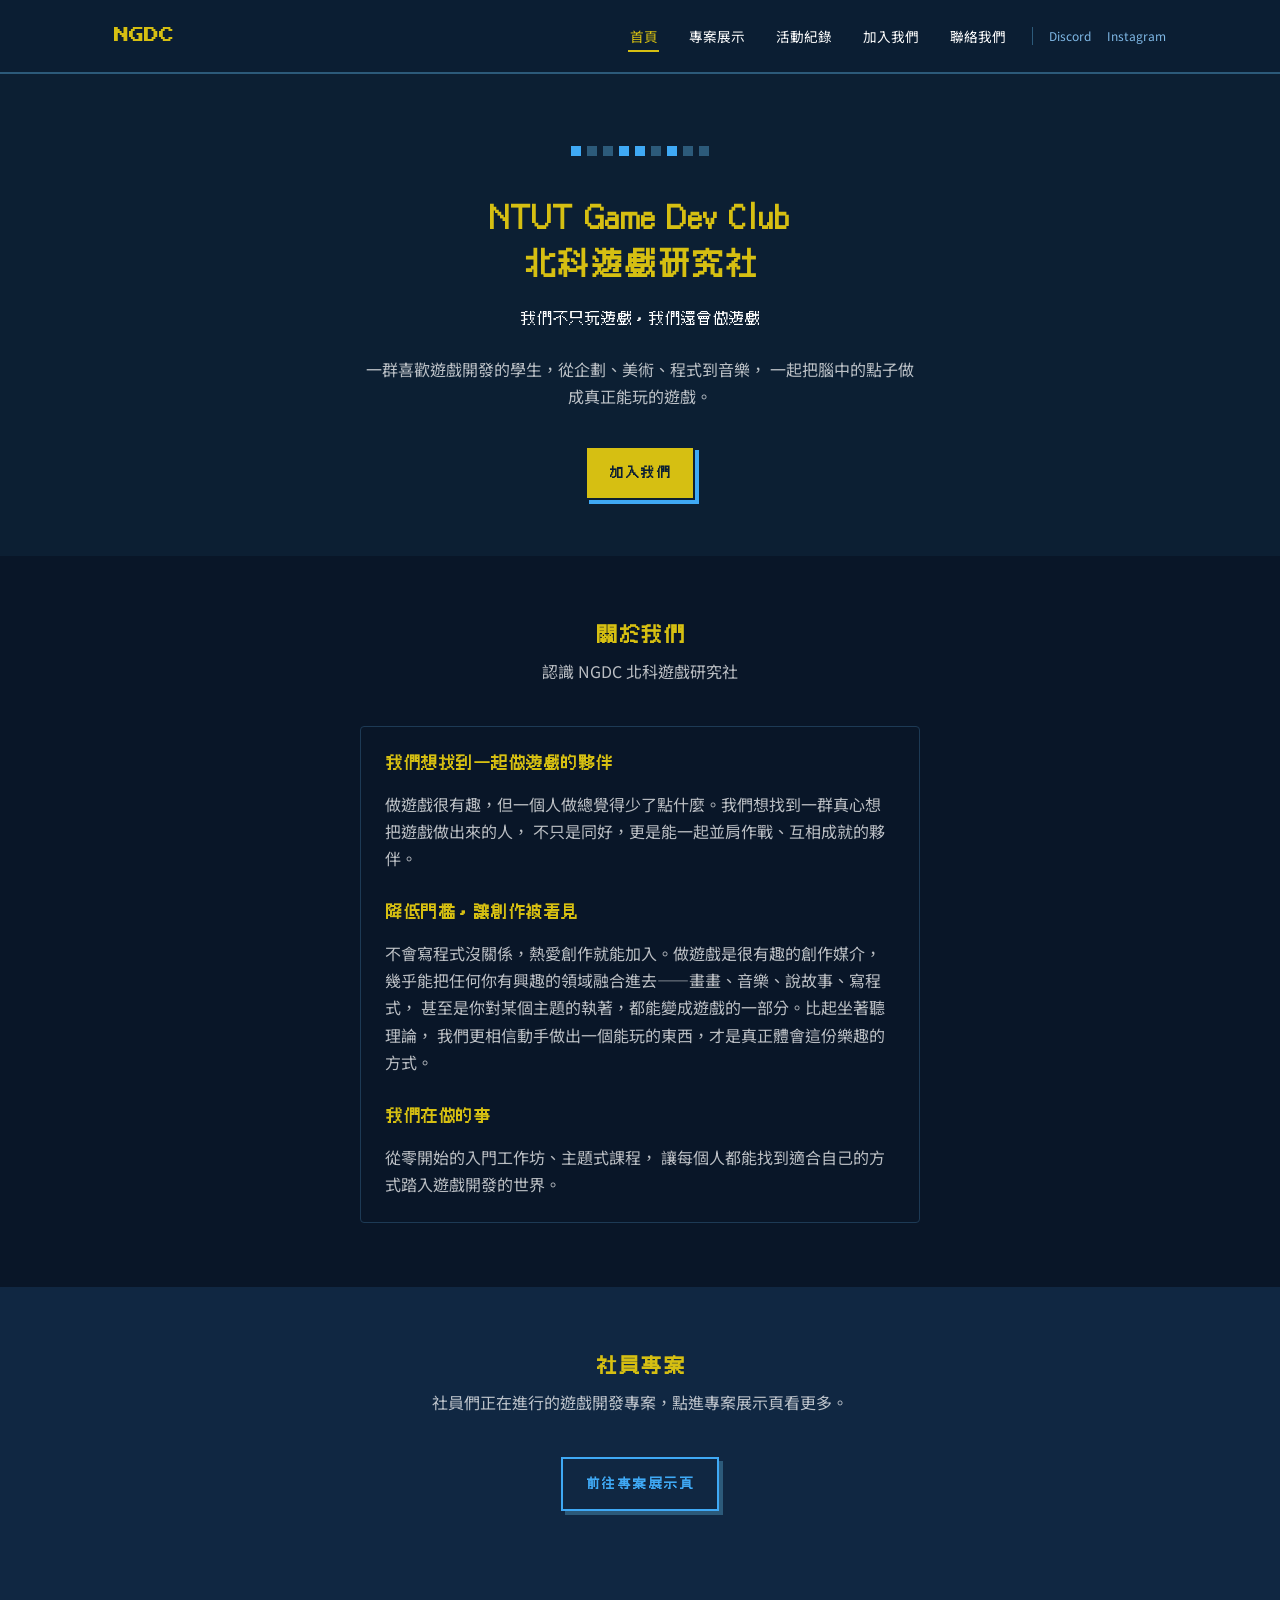
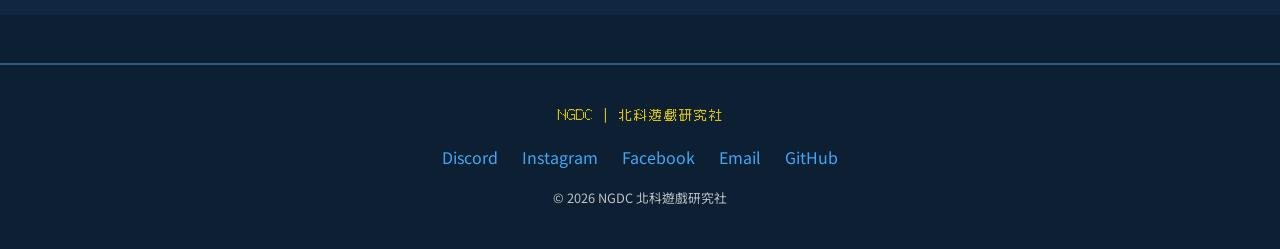
==== commit 3180ca9a: "新增 Facebook 連結，更新活動紀錄內容 - 聯絡我們新增 Facebook 卡片，卡片改為一排三張置中排列 - 各頁頁尾與首頁結構化資料加入 Facebook - 工作坊第二期：錄影改為非社員" ====
--- a/index.html
+++ b/index.html
@@ -37,6 +37,7 @@
     "sameAs": [
       "https://discord.gg/KpZhJA3yag",
       "https://instagram.com/ntut_game_design",
+      "https://www.facebook.com/NTUTGameDesign/",
       "https://github.com/NTUT-NGDC"
     ]
   }
@@ -147,6 +148,7 @@
       <ul class="footer-links">
         <li><a href="contact.html#discord">Discord</a></li>
         <li><a href="contact.html#instagram">Instagram</a></li>
+        <li><a href="contact.html#facebook">Facebook</a></li>
         <li><a href="contact.html#email">Email</a></li>
         <li><a href="contact.html#github">GitHub</a></li>
       </ul>
--- a/css/style.css
+++ b/css/style.css
@@ -514,10 +514,22 @@
 /* =====================================================
    聯絡資訊清單
    ===================================================== */
+/* 一排三張、最後一排置中，避免單張卡片落在左邊 */
 .contact-list {
-  display: grid;
-  grid-template-columns: repeat(auto-fit, minmax(220px, 1fr));
+  display: flex;
+  flex-wrap: wrap;
+  justify-content: center;
   gap: 1.5rem;
+}
+
+.contact-list .contact-item {
+  flex: 0 1 calc((100% - 3rem) / 3);
+}
+
+@media (max-width: 768px) {
+  .contact-list .contact-item {
+    flex-basis: 100%;
+  }
 }
 
 .contact-item {
@@ -727,6 +739,89 @@
   display: block;
 }
 
+/* 多張作品圖：封面區切成 2 欄 × 3 列拼格，點擊開啟原圖 */
+.project-thumb--gallery {
+  display: grid;
+  /* 每格固定 16:9（見下方 a），六格等大；多出的高度上下置中 */
+  grid-template-columns: repeat(2, minmax(0, 1fr));
+  align-content: center;
+  gap: 4px;
+  padding: 4px;
+  background-image: none;
+  background-color: var(--color-bg-deep);
+}
+
+.project-thumb--gallery a {
+  position: relative;
+  display: block;
+  aspect-ratio: 16 / 9;
+  overflow: hidden;
+  background-color: var(--color-bg-alt);
+}
+
+.project-thumb--gallery img {
+  position: absolute;
+  inset: 0;
+  transition: transform 0.2s ease;
+}
+
+.project-thumb--gallery a:hover img,
+.project-thumb--gallery a:focus-visible img {
+  transform: scale(1.08);
+}
+
+/* 燈箱：點拼格圖片時浮動顯示大圖（由 js/projects.js 建立） */
+.lightbox {
+  max-width: min(92vw, 1280px);
+  max-height: 92vh;
+  padding: 0;
+  border: 2px solid var(--color-blue-bright);
+  background-color: var(--color-bg-deep);
+  color: var(--color-white);
+  overflow: visible;
+}
+
+.lightbox::backdrop {
+  background-color: rgba(5, 12, 22, 0.85);
+}
+
+.lightbox-img {
+  display: block;
+  max-width: 100%;
+  max-height: calc(92vh - 3.5rem);
+  margin: 0 auto;
+}
+
+.lightbox-bar {
+  display: flex;
+  align-items: center;
+  gap: 0.75rem;
+  padding: 0.5rem 0.75rem;
+  border-top: 2px solid var(--color-blue-dim);
+}
+
+.lightbox-caption {
+  flex-grow: 1;
+  font-family: var(--font-pixel);
+  font-size: 0.85rem;
+  color: var(--color-white-dim);
+}
+
+.lightbox-btn {
+  font-family: var(--font-pixel);
+  font-size: 0.85rem;
+  color: var(--color-white);
+  background-color: var(--color-bg-card);
+  border: 2px solid var(--color-blue-dim);
+  padding: 0.3rem 0.7rem;
+  cursor: pointer;
+}
+
+.lightbox-btn:hover,
+.lightbox-btn:focus-visible {
+  border-color: var(--color-blue-bright);
+}
+
 .project-thumb span {
   font-family: var(--font-pixel);
   font-size: 0.7rem;
@@ -797,7 +892,8 @@
 .project-links {
   margin-top: auto;
   display: flex;
-  gap: 1rem;
+  flex-wrap: wrap;
+  gap: 0.5rem 1rem;
 }
 
 .no-results {
@@ -921,6 +1017,11 @@
     border-right: none;
     border-bottom: 2px solid var(--color-blue-dim);
   }
+
+  /* 拼格的高度由格子撐開，不套用固定 16:9 */
+  .project-thumb--gallery {
+    aspect-ratio: auto;
+  }
 }
 
 @media (max-width: 480px) {
